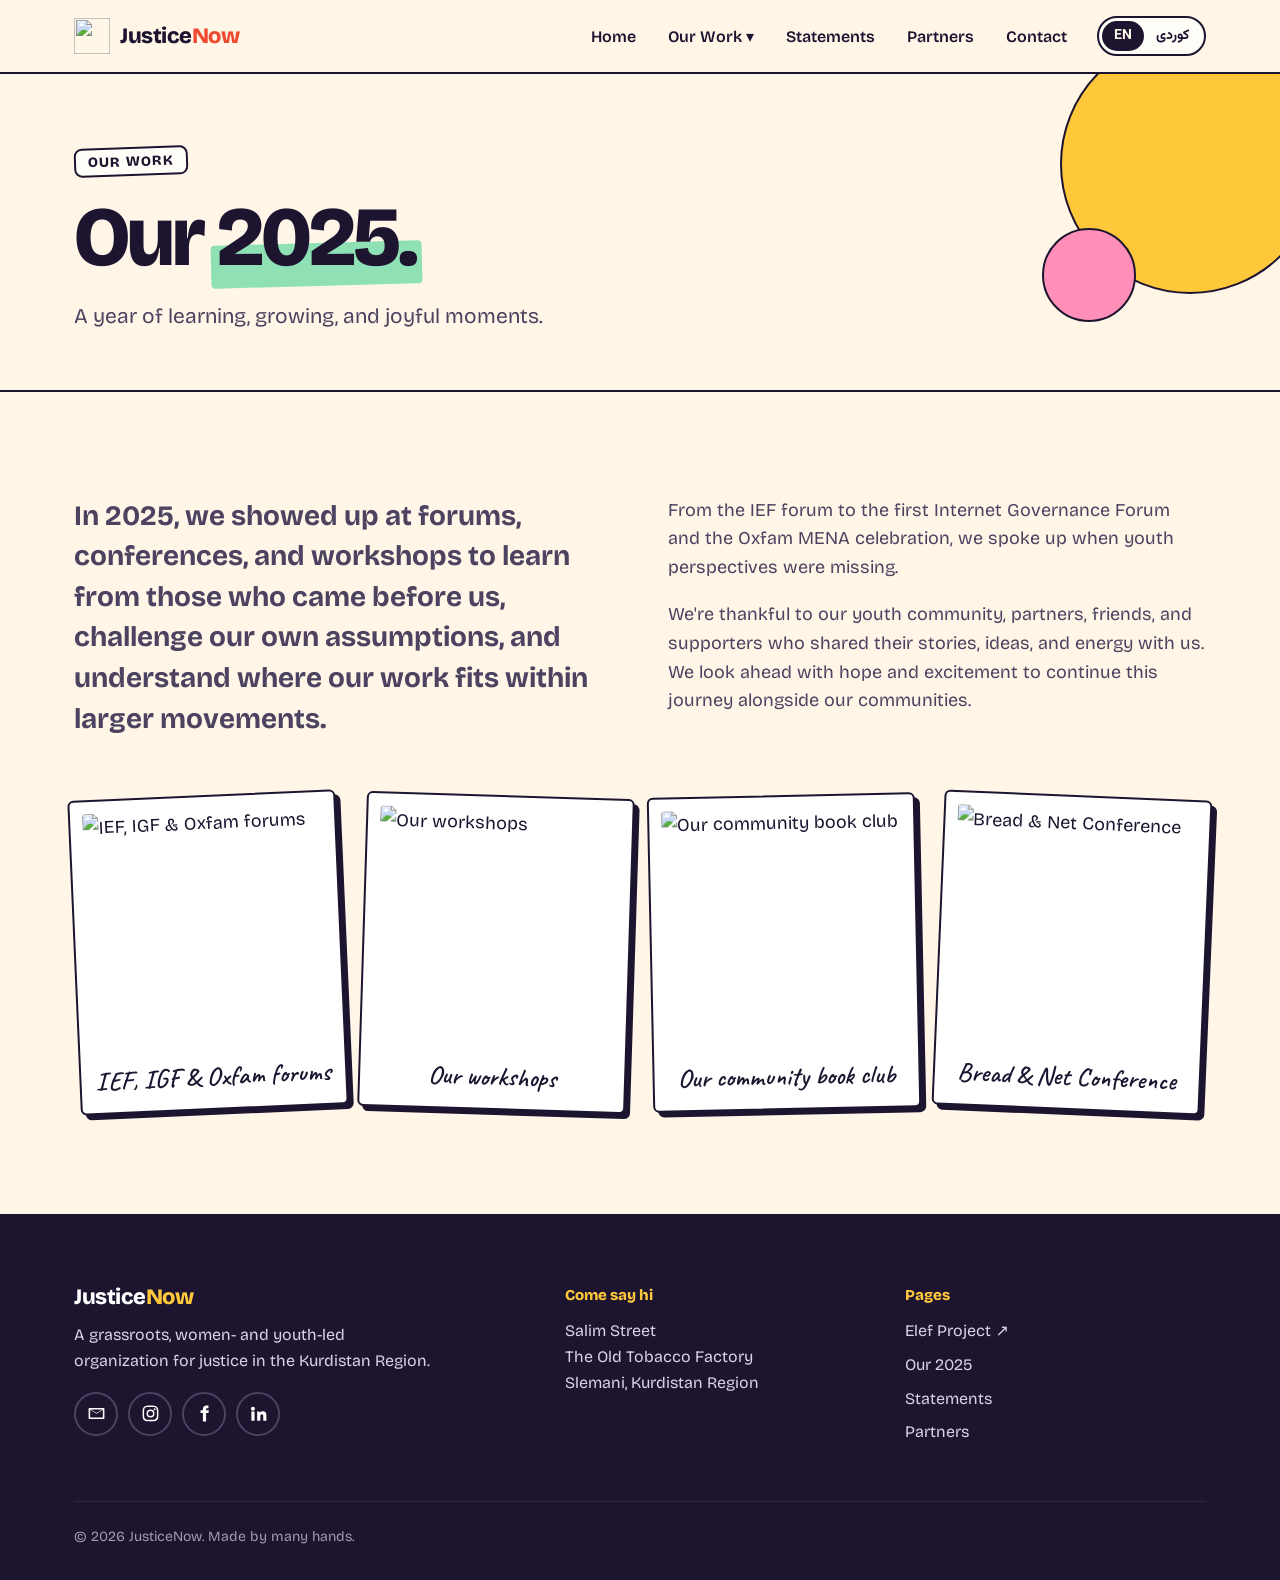
==== 2025.html @ c7a277af "Add files via upload" ====
<!doctype html>
<html lang="en" dir="ltr">
<head>
<meta charset="utf-8">
<meta name="viewport" content="width=device-width, initial-scale=1">
<title>Our 2025 · JusticeNow</title>
<meta name="description" content="JusticeNow in 2025: forums, workshops, a community book club, and the Bread & Net conference.">
<link rel="preconnect" href="https://fonts.googleapis.com">
<link rel="preconnect" href="https://fonts.gstatic.com" crossorigin>
<link href="https://fonts.googleapis.com/css2?family=Bricolage+Grotesque:opsz,wght@12..96,500;12..96,700;12..96,800&family=Caveat:wght@600&family=Vazirmatn:wght@400;500;700;900&display=swap" rel="stylesheet">
<link rel="icon" type="image/png" href="images/favicon.png">
<link rel="apple-touch-icon" href="images/apple-touch-icon.png">
<link rel="stylesheet" href="style.css">
</head>
<body>

<header>
  <div class="wrap nav">
    <a class="logo" href="index.html"><img src="images/logo-icon.png" alt=""><span class="en">Justice<b>Now</b></span><span class="ku">دادپەروەری <b>ئێستا</b></span></a>
    <ul class="menu">
      <li><a href="index.html"><span class="en">Home</span><span class="ku">سەرەکی</span></a></li>
      <li>
        <button><span class="en">Our Work</span><span class="ku">کارەکانمان</span> ▾</button>
        <ul class="sub">
          <li><a href="https://elef.space" target="_blank" rel="noopener"><span class="en">Elef Project ↗</span><span class="ku">پڕۆژەی ئەلف ↗</span></a></li>
          <li><a href="2025.html"><span class="en">Our 2025</span><span class="ku">ساڵی ٢٠٢٥مان</span></a></li>
        </ul>
      </li>
      <li><a href="statements.html"><span class="en">Statements</span><span class="ku">بەیاننامەکان</span></a></li>
      <li><a href="partners.html"><span class="en">Partners</span><span class="ku">هاوبەشەکان</span></a></li>
      <li><a href="#contact"><span class="en">Contact</span><span class="ku">پەیوەندی</span></a></li>
    </ul>
    <button class="lang" aria-label="Switch language / گۆڕینی زمان"><span class="l-en">EN</span><span class="l-ku">کوردی</span></button>
    <button class="burger" aria-label="Menu" aria-expanded="false"><span></span><span></span><span></span></button>
  </div>
</header>

<main id="top">
  <div class="page-hero">
    <span class="dots" aria-hidden="true"></span>
    <div class="wrap">
      <span class="tag"><span class="en">Our work</span><span class="ku">کارەکانمان</span></span>
      <h1 class="en">Our <span class="mark green">2025.</span></h1>
      <h1 class="ku">ساڵی <span class="mark green">٢٠٢٥</span>ـمان.</h1>
      <p class="en">A year of learning, growing, and joyful moments.</p>
      <p class="ku">ساڵێک پڕ لە فێربوون، گەشەکردن و ساتی خۆش.</p>
      
    </div>
  </div>
  <section>
    <div class="wrap">
      <div class="year-intro">
        <p class="big en">In 2025, we showed up at forums, conferences, and workshops to learn from those who came before us, challenge our own assumptions, and understand where our work fits within larger movements.</p>
        <p class="big ku">لە ساڵی ٢٠٢٥دا، لە کۆڕ، کۆنفرانس و وۆرکشۆپەکاندا ئامادە بووین بۆ ئەوەی لەوانەی پێش ئێمە هاتوون فێر ببین، بیرۆکەکانی خۆمان بخەینە ژێر پرسیارەوە، و تێبگەین کارەکەمان لە ناو بزووتنەوە گەورەترەکاندا لە کوێ دایە.</p>
        <div>
          <p class="en">From the IEF forum to the first Internet Governance Forum and the Oxfam MENA celebration, we spoke up when youth perspectives were missing.</p>
          <p class="ku">لە کۆڕی IEFـەوە تا یەکەم کۆڕی حوکمڕانیی ئینتەرنێت و ئاهەنگی ئۆکسفام بۆ ڕۆژهەڵاتی ناوەڕاست و باکووری ئەفریقا، قسەمان کرد کاتێک دیدگای گەنجان ونبوو.</p>
          <p class="en">We're thankful to our youth community, partners, friends, and supporters who shared their stories, ideas, and energy with us. We look ahead with hope and excitement to continue this journey alongside our communities.</p>
          <p class="ku">سوپاسگوزارین بۆ کۆمەڵگای گەنجانمان، هاوبەشەکان، هاوڕێیان و پشتیوانانمان کە چیرۆک، بیرۆکە و وزەی خۆیان لەگەڵ ئێمەدا هاوبەش کرد. بە هیوا و تامەزرۆییەوە چاوەڕێی بەردەوامبوونی ئەم گەشتەین لەگەڵ کۆمەڵگاکانماندا.</p>
        </div>
      </div>
      <div class="gallery">
        <figure class="polaroid"><img src="images/2025-forums.jpg" alt="IEF, IGF & Oxfam forums" loading="lazy"><figcaption><span class="en">IEF, IGF & Oxfam forums</span><span class="ku">کۆڕەکانی IEF، IGF و ئۆکسفام</span></figcaption></figure>
        <figure class="polaroid"><img src="images/2025-workshops.jpg" alt="Our workshops" loading="lazy"><figcaption><span class="en">Our workshops</span><span class="ku">وۆرکشۆپەکانمان</span></figcaption></figure>
        <figure class="polaroid"><img src="images/2025-book-club.jpg" alt="Our community book club" loading="lazy"><figcaption><span class="en">Our community book club</span><span class="ku">کڵۆبی کتێبی کۆمەڵگاکەمان</span></figcaption></figure>
        <figure class="polaroid"><img src="images/2025-bread-and-net.jpg" alt="Bread & Net Conference" loading="lazy"><figcaption><span class="en">Bread & Net Conference</span><span class="ku">کۆنفرانسی Bread & Net</span></figcaption></figure>
      </div>
    </div>
  </section>
</main>

<footer id="contact">
  <div class="wrap">
    <div class="foot">
      <div>
        <a class="logo" href="index.html"><span class="en">Justice<b>Now</b></span><span class="ku">دادپەروەری <b>ئێستا</b></span></a>
        <p class="en" style="margin:0;max-width:360px">A grassroots, women- and youth-led organization for justice in the Kurdistan Region.</p>
        <p class="ku" style="margin:0;max-width:360px">ڕێکخراوێکی بنچینەیی بە سەرکردایەتی ژنان و گەنجان بۆ دادپەروەری لە هەرێمی کوردستان.</p>
        <div class="socials">
          <a href="mailto:contact@justice-now.org" aria-label="Email"><svg viewBox="0 0 24 24"><path d="M3 5h18a1 1 0 0 1 1 1v12a1 1 0 0 1-1 1H3a1 1 0 0 1-1-1V6a1 1 0 0 1 1-1zm9 7.2L4 7.3V17h16V7.3l-8 4.9zM19.3 7H4.7L12 11.5 19.3 7z"/></svg></a>
          <a href="https://www.instagram.com/justicenow__org" aria-label="Instagram"><svg viewBox="0 0 24 24"><path d="M12 7a5 5 0 1 0 0 10 5 5 0 0 0 0-10zm0 8.2a3.2 3.2 0 1 1 0-6.4 3.2 3.2 0 0 1 0 6.4zM17.3 5.5a1.2 1.2 0 1 0 0 2.4 1.2 1.2 0 0 0 0-2.4zM12 2c-2.7 0-3 0-4.1.1C4.3 2.2 2.2 4.3 2.1 7.9 2 9 2 9.3 2 12s0 3 .1 4.1c.1 3.6 2.2 5.7 5.8 5.8 1.1.1 1.4.1 4.1.1s3 0 4.1-.1c3.6-.1 5.7-2.2 5.8-5.8.1-1.1.1-1.4.1-4.1s0-3-.1-4.1c-.1-3.6-2.2-5.7-5.8-5.8C15 2 14.7 2 12 2zm0 1.8c2.7 0 3 0 4 .1 2.6.1 3.9 1.4 4 4 .1 1 .1 1.3.1 4s0 3-.1 4c-.1 2.6-1.4 3.9-4 4-1 .1-1.3.1-4 .1s-3 0-4-.1c-2.6-.1-3.9-1.4-4-4-.1-1-.1-1.3-.1-4s0-3 .1-4c.1-2.6 1.4-3.9 4-4 1-.1 1.3-.1 4-.1z"/></svg></a>
          <a href="https://www.facebook.com/profile.php?id=61585709613822" aria-label="Facebook"><svg viewBox="0 0 24 24"><path d="M14 8V6.5c0-.7.2-1.2 1.3-1.2H17V2.2C16.7 2.1 15.6 2 14.4 2 11.8 2 10 3.6 10 6.4V8H7v3.5h3V22h4V11.5h3l.5-3.5H14z"/></svg></a>
          <a href="https://www.linkedin.com/company/justicenow" aria-label="LinkedIn"><svg viewBox="0 0 24 24"><path d="M4.98 3.5a2.5 2.5 0 1 1 0 5 2.5 2.5 0 0 1 0-5zM3 9.5h4V21H3V9.5zm6.5 0h3.8v1.6h.1c.5-1 1.8-2 3.8-2 4 0 4.8 2.6 4.8 6V21h-4v-5.1c0-1.2 0-2.8-1.7-2.8s-2 1.3-2 2.7V21h-4V9.5z"/></svg></a>
        </div>
      </div>
      <div>
        <h4><span class="en">Come say hi</span><span class="ku">سەردانمان بکە</span></h4>
        <p class="en" style="margin:0">Salim Street<br>The Old Tobacco Factory<br>Slemani, Kurdistan Region</p>
        <p class="ku" style="margin:0">شەقامی سالم<br>کارگەی جگەرەی کۆن<br>سلێمانی، هەرێمی کوردستان</p>
      </div>
      <div>
        <h4><span class="en">Pages</span><span class="ku">پەڕەکان</span></h4>
        <ul>
          <li><a href="https://elef.space" target="_blank" rel="noopener"><span class="en">Elef Project ↗</span><span class="ku">پڕۆژەی ئەلف ↗</span></a></li>
          <li><a href="2025.html"><span class="en">Our 2025</span><span class="ku">ساڵی ٢٠٢٥مان</span></a></li>
          <li><a href="statements.html"><span class="en">Statements</span><span class="ku">بەیاننامەکان</span></a></li>
          <li><a href="partners.html"><span class="en">Partners</span><span class="ku">هاوبەشەکان</span></a></li>
        </ul>
      </div>
    </div>
    <div class="copy"><span class="en">© 2026 JusticeNow. Made by many hands.</span><span class="ku">© ٢٠٢٦ دادپەروەری ئێستا. بە دەستی زۆرەوە دروست کراوە.</span></div>
  </div>
</footer>

<script src="site.js"></script>
</body>
</html>
---- style.css ----
:root {
    --ink: #1d1530;
    --ink-soft: #4b4360;
    --cream: #fff6e8;
    --paper: #fffdf8;
    --coral: #ef4a2f;
    --sun: #ffc83a;
    --green: #1f8a5b;
    --mint: #8fe0b5;
    --violet: #6b3fd1;
    --pink: #ff8fb8;
    --line: #1d1530;
    --max: 1180px;
    --font: "Bricolage Grotesque", system-ui, sans-serif;
  }
  html[lang="ckb"] { --font: Vazirmatn, system-ui, sans-serif; }
  html[lang="en"] .ku, html[lang="ckb"] .en { display: none !important; }

  * { box-sizing: border-box; }
  html { scroll-behavior: smooth; overflow-x: clip; }
  body {
    margin: 0; background: var(--cream); color: var(--ink);
    font: 400 18px/1.6 var(--font);
    overflow-x: clip;
  }
  html[lang="ckb"] body { line-height: 1.85; }
  img { max-width: 100%; display: block; }
  a { color: inherit; }
  .wrap { max-width: var(--max); margin: 0 auto; padding: 0 24px; }
  .hand { font-family: Caveat, cursive; font-weight: 600; }
  html[lang="ckb"] .hand { font-family: Vazirmatn, sans-serif; font-weight: 700; font-size: 20px; }

  /* Marker highlight */
  .mark { position: relative; z-index: 0; }
  .mark::before {
    content: ""; position: absolute; inset: 55% -6px 2% -6px; z-index: -1;
    background: var(--sun); border-radius: 4px; transform: rotate(-1.5deg);
  }
  .mark.pink::before { background: var(--pink); }
  .mark.green::before { background: var(--mint); }

  /* Header */
  header {
    position: sticky; top: 0; z-index: 20; background: var(--cream);
    border-bottom: 2px solid var(--line);
  }
  .nav { display: flex; align-items: center; gap: 16px; height: 72px; }
  .logo {
    display: flex; align-items: center; text-decoration: none;
    font: 800 22px/1 var(--font); letter-spacing: -0.02em; white-space: nowrap;
  }
  header .logo { flex: none; }
  .logo img { width: 36px; height: 36px; object-fit: contain; margin-inline-end: 10px; }
  .logo b { color: var(--coral); font-weight: 800; }
  .menu { display: flex; gap: 4px; list-style: none; margin: 0; margin-inline-start: auto; padding: 0; }
  .menu > li { position: relative; }
  .menu a, .menu button {
    display: block; padding: 8px 14px; border-radius: 99px;
    font: 600 16px var(--font); text-decoration: none;
    background: none; border: 0; color: var(--ink); cursor: pointer;
  }
  .menu a:hover, .menu button:hover { background: var(--sun); }
  .sub {
    display: none; position: absolute; top: 100%; inset-inline-start: 0; min-width: 190px;
    list-style: none; margin: 0; padding: 8px;
    background: var(--paper); border: 2px solid var(--line); border-radius: 16px;
    box-shadow: 4px 4px 0 var(--line);
  }
  .menu li:hover > .sub, .menu li:focus-within > .sub { display: block; }
  .lang {
    flex: none; border: 2px solid var(--line); border-radius: 99px; background: var(--paper);
    padding: 3px; display: flex; cursor: pointer; font: 700 14px Vazirmatn, sans-serif; color: var(--ink);
  }
  .lang span { padding: 4px 12px; border-radius: 99px; }
  html[lang="en"] .lang .l-en, html[lang="ckb"] .lang .l-ku { background: var(--ink); color: var(--cream); }
  .burger { display: none; background: none; border: 0; padding: 8px; cursor: pointer; }
  .burger span { display: block; width: 26px; height: 3px; margin: 5px 0; background: var(--ink); border-radius: 2px; }

  /* Hero */
  .hero { padding: 64px 0 88px; position: relative; }
  .hero-grid { display: grid; grid-template-columns: 1.15fr 1fr; gap: 56px; align-items: center; }
  .kicker {
    display: inline-flex; align-items: center; gap: 10px; padding: 6px 16px 6px 10px;
    border: 2px solid var(--line); border-radius: 99px; background: var(--paper);
    font-weight: 700; font-size: 15px;
  }
  .kicker .dot { width: 12px; height: 12px; border-radius: 50%; background: var(--green); box-shadow: 0 0 0 4px #c6efd9; }
  .hero h1 {
    font: 800 clamp(48px, 7.4vw, 96px)/0.98 var(--font); letter-spacing: -0.035em;
    margin: 24px 0 24px;
  }
  html[lang="ckb"] .hero h1 { letter-spacing: 0; line-height: 1.3; font-weight: 900; font-size: clamp(42px, 6.4vw, 82px); }
  .hero .sub-copy { font-size: clamp(18px, 2vw, 21px); color: var(--ink-soft); max-width: 560px; margin: 0 0 32px; }
  .btns { display: flex; flex-wrap: wrap; gap: 14px; }
  .btn {
    display: inline-flex; align-items: center; gap: 8px; padding: 14px 26px; border-radius: 99px;
    font: 700 17px var(--font); text-decoration: none; border: 2px solid var(--line);
    box-shadow: 4px 4px 0 var(--line); transition: transform .12s, box-shadow .12s;
  }
  .btn:hover { transform: translate(-2px, -2px); box-shadow: 6px 6px 0 var(--line); }
  .btn-coral { background: var(--coral); color: #fff; }
  .btn-light { background: var(--paper); color: var(--ink); }

  .photo-wrap { position: relative; padding: 24px; }
  .photo {
    border: 3px solid var(--line); border-radius: 48% 52% 44% 56% / 52% 44% 56% 48%;
    overflow: hidden; aspect-ratio: 1 / 1.05; transform: rotate(2deg);
    box-shadow: 10px 10px 0 var(--violet);
  }
  .photo img { width: 100%; height: 100%; object-fit: cover; }
  .sticker {
    position: absolute; padding: 10px 18px; border: 2px solid var(--line); border-radius: 99px;
    font: 800 16px var(--font); white-space: nowrap; box-shadow: 3px 3px 0 var(--line);
  }
  .s1 { background: var(--sun); top: 4%; inset-inline-start: -4%; transform: rotate(-8deg); }
  .s2 { background: var(--pink); top: 46%; inset-inline-end: -6%; transform: rotate(7deg); }
  .s3 { background: var(--mint); bottom: 4%; inset-inline-start: 6%; transform: rotate(-4deg); }
  .star {
    position: absolute; width: 74px; height: 74px; top: -6px; inset-inline-end: 8%; z-index: 1;
    animation: spin 14s linear infinite;
  }
  .scribble { font-size: 28px; color: var(--violet); margin-top: 20px; display: inline-block; transform: rotate(-2deg); }

  /* Marquee */
  .marquee {
    background: var(--ink); color: var(--cream); overflow: hidden; white-space: nowrap;
    border-block: 2px solid var(--line); transform: rotate(-1.2deg); margin: 0 -20px;
  }
  .marquee .track { display: inline-flex; padding: 16px 0; animation: scroll 32s linear infinite; }
  .marquee span { font: 800 24px var(--font); padding: 0 22px; }
  .marquee span:nth-child(3n+1)::after { content: "✺"; color: var(--sun); padding-inline-start: 44px; }
  .marquee span:nth-child(3n+2)::after { content: "●"; color: var(--coral); padding-inline-start: 44px; }
  .marquee span:nth-child(3n)::after { content: "✿"; color: var(--pink); padding-inline-start: 44px; }

  /* Sections */
  section { padding: 104px 0; }
  .tag {
    display: inline-block; font: 800 14px var(--font); letter-spacing: 0.08em; text-transform: uppercase;
    padding: 4px 12px; border: 2px solid var(--line); border-radius: 8px; background: var(--paper);
    transform: rotate(-2deg); margin-bottom: 20px;
  }
  html[lang="ckb"] .tag { letter-spacing: 0; }
  h2 { font: 800 clamp(36px, 5vw, 60px)/1.04 var(--font); letter-spacing: -0.03em; margin: 0 0 24px; }
  html[lang="ckb"] h2 { letter-spacing: 0; line-height: 1.4; }

  .who { display: grid; grid-template-columns: 1fr 1fr; gap: 64px; align-items: start; }
  .who .big { font: 700 clamp(22px, 2.5vw, 28px)/1.4 var(--font); margin: 0 0 20px; }
  html[lang="ckb"] .who .big { line-height: 1.7; }
  .who p { margin: 0 0 18px; color: var(--ink-soft); }

  /* Decentralized network */
  .circles { background: var(--violet); color: #fff; border-block: 2px solid var(--line); }
  .circles .wrap { display: grid; grid-template-columns: 1fr 1fr; gap: 56px; align-items: center; }
  .circles .tag { color: var(--ink); background: var(--sun); }
  .circles p { color: #ece6ff; }
  .checks { list-style: none; padding: 0; margin: 28px 0 0; display: grid; gap: 12px; }
  .checks li {
    display: flex; gap: 12px; align-items: center; font-weight: 700; font-size: 19px;
    background: rgba(255, 255, 255, 0.1); border: 2px solid rgba(255, 255, 255, 0.35);
    border-radius: 14px; padding: 12px 16px;
  }
  .checks li::before {
    content: "✓"; flex: none; width: 28px; height: 28px; border-radius: 50%; display: grid; place-items: center;
    background: var(--sun); color: var(--ink); font-weight: 900;
  }
  .net { width: 100%; height: auto; overflow: visible; }
  .net line { stroke: #fff; stroke-width: 2; stroke-dasharray: 6 6; opacity: 0.55; }
  .net .n { stroke: var(--ink); stroke-width: 3; animation: bob 5s ease-in-out infinite; transform-box: fill-box; transform-origin: center; }
  .net .n:nth-of-type(2n) { animation-delay: -1.5s; }
  .net .n:nth-of-type(3n) { animation-delay: -3s; }
  .net text { font: 700 15px var(--font); fill: var(--ink); text-anchor: middle; pointer-events: none; }

  /* Values */
  .values { display: grid; grid-template-columns: repeat(4, 1fr); gap: 20px; margin-top: 48px; }
  .card {
    border: 2px solid var(--line); border-radius: 22px; padding: 28px 24px 30px;
    box-shadow: 5px 5px 0 var(--line); transition: transform .15s;
  }
  .card:hover { transform: rotate(0deg) translateY(-4px) !important; }
  .card:nth-child(1) { background: var(--sun); transform: rotate(-1.5deg); }
  .card:nth-child(2) { background: var(--pink); transform: rotate(1.2deg); }
  .card:nth-child(3) { background: var(--mint); transform: rotate(-0.8deg); }
  .card:nth-child(4) { background: var(--paper); transform: rotate(1.6deg); }
  .card .icon { font-size: 40px; line-height: 1; }
  .card h3 { font: 800 24px/1.2 var(--font); margin: 16px 0 10px; }
  .card p { margin: 0; font-size: 16px; color: var(--ink); }

  /* Explore */
  .explore-sec { background: var(--paper); border-block: 2px solid var(--line); }
  .explore { display: grid; grid-template-columns: repeat(3, 1fr); gap: 20px; margin-top: 40px; }
  .tile {
    display: flex; flex-direction: column; justify-content: space-between; min-height: 220px;
    padding: 28px; border: 2px solid var(--line); border-radius: 22px; text-decoration: none;
    background: var(--cream); transition: background .15s, transform .15s;
  }
  .tile:hover { background: var(--sun); transform: translateY(-4px); }
  .tile h3 { font: 800 28px/1.2 var(--font); margin: 0 0 10px; }
  .tile p { margin: 0; color: var(--ink-soft); font-size: 16px; }
  .tile .go {
    align-self: flex-end; width: 52px; height: 52px; border-radius: 50%; display: grid; place-items: center;
    background: var(--ink); color: var(--cream); font-size: 24px; margin-top: 20px;
  }
  html[dir="rtl"] .tile .go { transform: scaleX(-1); }

  /* CTA */
  .cta {
    position: relative; background: var(--coral); color: #fff; border: 2px solid var(--line);
    border-radius: 32px; padding: 72px 48px; text-align: center; box-shadow: 8px 8px 0 var(--line);
    overflow: hidden;
  }
  .cta h2 { color: #fff; }
  .cta p { max-width: 640px; margin: 0 auto 32px; font-size: 20px; color: #fff3ef; }
  .cta .blob { position: absolute; border-radius: 50%; }
  .cta .b1 { width: 160px; height: 160px; background: var(--sun); top: -60px; inset-inline-start: -40px; }
  .cta .b2 { width: 110px; height: 110px; background: var(--pink); bottom: -40px; inset-inline-end: 8%; }
  .cta .b3 { width: 40px; height: 40px; background: var(--violet); top: 30%; inset-inline-end: 6%; }
  .cta > *:not(.blob) { position: relative; }

  /* Footer */
  footer { background: var(--ink); color: #d9d3ea; padding: 72px 0 32px; font-size: 16px; }
  .foot { display: grid; grid-template-columns: 1.5fr 1fr 1fr; gap: 40px; }
  footer .logo { color: #fff; margin-bottom: 14px; }
  footer .logo b { color: var(--sun); }
  footer h4 { color: var(--sun); font: 800 15px var(--font); margin: 0 0 14px; }
  footer ul { list-style: none; margin: 0; padding: 0; }
  footer li { margin-bottom: 8px; }
  footer a { text-decoration: none; }
  footer a:hover { color: #fff; text-decoration: underline; }
  .socials { display: flex; gap: 10px; margin-top: 18px; }
  .socials a {
    width: 44px; height: 44px; display: grid; place-items: center; border-radius: 50%;
    border: 2px solid #4b4360; transition: background .15s;
  }
  .socials a:hover { background: var(--coral); border-color: var(--coral); }
  .socials svg { width: 19px; height: 19px; fill: #fff; }
  .copy { border-top: 1px solid #3a3150; margin-top: 48px; padding-top: 24px; font-size: 14px; opacity: 0.7; }

  @keyframes scroll { to { transform: translateX(-50%); } }
  html[dir="rtl"] .marquee .track { animation-name: scroll-rtl; }
  @keyframes scroll-rtl { to { transform: translateX(50%); } }
  @keyframes spin { to { transform: rotate(360deg); } }
  @keyframes bob { 50% { transform: translateY(-8px); } }
  @media (prefers-reduced-motion: reduce) {
    *, *::before, *::after { animation: none !important; transition: none !important; }
  }

  /* Tablet + phone */
  @media (max-width: 980px) {
    .values { grid-template-columns: 1fr 1fr; }
  }
  @media (max-width: 860px) {
    .burger { display: block; }
    .lang { margin-inline-start: auto; }
    .menu {
      display: none; position: absolute; top: 72px; left: 0; right: 0; flex-direction: column;
      background: var(--cream); border-bottom: 2px solid var(--line); padding: 12px 16px 20px; margin: 0;
    }
    .menu.open { display: flex; }
    .sub { display: block; position: static; border: 0; box-shadow: none; background: none; padding: 0; padding-inline-start: 14px; }
    .hero { padding: 40px 0 56px; }
    .hero-grid, .who, .circles .wrap, .explore, .foot { grid-template-columns: 1fr; gap: 32px; }
    .photo-wrap { max-width: 420px; margin: 0 auto; width: 100%; }
    section { padding: 72px 0; }
    .cta { padding: 56px 22px; }
    .wrap { padding: 0 16px; }
    .sticker { font-size: 14px; padding: 8px 14px; }
    .s1 { inset-inline-start: 0; }
    .s2 { inset-inline-end: 0; }
  }
  @media (max-width: 520px) {
    .values { grid-template-columns: 1fr; }
    .marquee span { font-size: 19px; }
    .logo { font-size: 19px; }
  }

  /* ---------- Inner pages ---------- */
  .page-hero { padding: 72px 0 56px; border-bottom: 2px solid var(--line); position: relative; overflow: hidden; isolation: isolate; }
  .page-hero h1 { font: 800 clamp(44px, 7vw, 84px)/1 var(--font); letter-spacing: -0.035em; margin: 0 0 20px; }
  html[lang="ckb"] .page-hero h1 { letter-spacing: 0; line-height: 1.3; }
  .page-hero p { font-size: clamp(18px, 2vw, 21px); color: var(--ink-soft); max-width: 680px; margin: 0; }
  .page-hero .dots { position: absolute; inset-inline-end: -40px; top: -40px; width: 260px; height: 260px; border-radius: 50%; background: var(--sun); border: 2px solid var(--line); z-index: -1; }
  .page-hero .dots::after { content: ""; position: absolute; width: 90px; height: 90px; border-radius: 50%; background: var(--pink); border: 2px solid var(--line); bottom: -30px; inset-inline-start: -20px; }
  .note {
    display: inline-block; margin-top: 20px; padding: 8px 14px; border-radius: 12px;
    background: var(--paper); border: 2px dashed var(--ink-soft); font-size: 15px;
  }

  /* Statements */
  .statements { display: grid; gap: 20px; }
  .stmt { border: 2px solid var(--line); border-radius: 22px; background: var(--paper); box-shadow: 5px 5px 0 var(--line); overflow: hidden; }
  .stmt summary {
    list-style: none; cursor: pointer; padding: 26px 28px; display: grid; grid-template-columns: 1fr auto; gap: 16px; align-items: center;
  }
  .stmt summary::-webkit-details-marker { display: none; }
  .stmt summary:hover { background: var(--cream); }
  .stmt .meta { display: flex; flex-wrap: wrap; gap: 8px; margin-bottom: 10px; }
  .chip { font: 700 13px var(--font); padding: 3px 10px; border-radius: 99px; border: 2px solid var(--line); }
  .chip.digital { background: var(--mint); }
  .chip.solidarity { background: var(--pink); }
  .chip.accountability { background: var(--sun); }
  .chip.date { background: var(--paper); }
  .stmt h2 { font: 800 clamp(22px, 2.6vw, 30px)/1.2 var(--font); letter-spacing: -0.015em; margin: 0; }
  .stmt .toggle {
    width: 48px; height: 48px; border-radius: 50%; display: grid; place-items: center; flex: none;
    background: var(--ink); color: var(--cream); font-size: 26px; font-weight: 700; transition: transform .2s;
  }
  .stmt[open] .toggle { transform: rotate(45deg); background: var(--coral); }
  .stmt .body { padding: 4px 28px 32px; border-top: 2px dashed var(--line); max-width: 820px; }
  .stmt .body p, .stmt .body li { color: var(--ink-soft); font-size: 17px; }
  .stmt .body h3 { font: 800 21px var(--font); margin: 28px 0 8px; color: var(--ink); }
  .stmt .body a { color: var(--violet); font-weight: 600; }
  .stmt .body blockquote {
    margin: 20px 0; padding: 16px 20px; border-inline-start: 6px solid var(--coral); background: var(--cream);
    border-radius: 0 12px 12px 0; font-weight: 700; color: var(--ink);
  }
  .stmt .body .shout { font-weight: 800; color: var(--ink); font-size: 19px; }
  .stmt .body ol, .stmt .body ul { padding-inline-start: 22px; }
  .stmt .body li { margin-bottom: 8px; }
  .soon { font-style: italic; color: var(--ink-soft); }
  .stmt .body [lang="en"] { direction: ltr; text-align: left; }

  /* Partners */
  .partners { display: grid; grid-template-columns: repeat(2, 1fr); gap: 24px; }
  .partner {
    display: grid; grid-template-columns: 140px 1fr; gap: 24px; align-items: center;
    border: 2px solid var(--line); border-radius: 22px; padding: 24px; background: var(--paper);
    box-shadow: 5px 5px 0 var(--line);
  }
  .partner:nth-child(5n+1) { transform: rotate(-0.6deg); }
  .partner:nth-child(5n+3) { transform: rotate(0.6deg); }
  .partner .logo-box {
    aspect-ratio: 1; border-radius: 18px; border: 2px solid var(--line); background: #fff;
    display: grid; place-items: center; padding: 14px; overflow: hidden;
  }
  .partner .logo-box img { max-height: 100%; object-fit: contain; }
  .partner h3 { font: 800 24px/1.2 var(--font); margin: 0 0 8px; }
  .partner p { margin: 0; color: var(--ink-soft); font-size: 16px; }
  .partner .chip { display: inline-block; margin-bottom: 10px; }
  .help {
    margin-top: 56px; background: var(--mint); border: 2px solid var(--line); border-radius: 24px; padding: 36px;
    display: grid; grid-template-columns: 1fr auto; gap: 24px; align-items: center; box-shadow: 6px 6px 0 var(--line);
  }
  .help h3 { font: 800 28px/1.2 var(--font); margin: 0 0 8px; }
  .help p { margin: 0; }

  /* 2025 */
  .year-intro { display: grid; grid-template-columns: 1fr 1fr; gap: 56px; }
  .year-intro .big { font: 700 clamp(22px, 2.5vw, 28px)/1.45 var(--font); margin: 0; }
  html[lang="ckb"] .year-intro .big { line-height: 1.75; }
  .year-intro p { color: var(--ink-soft); margin: 0 0 18px; }
  .gallery { display: grid; grid-template-columns: repeat(4, 1fr); gap: 20px; margin-top: 56px; }
  .polaroid {
    margin: 0; background: #fff; border: 2px solid var(--line); padding: 12px 12px 16px; border-radius: 6px;
    box-shadow: 5px 5px 0 var(--line);
  }
  .polaroid:nth-child(1) { transform: rotate(-2.5deg); }
  .polaroid:nth-child(2) { transform: rotate(1.8deg); }
  .polaroid:nth-child(3) { transform: rotate(-1.2deg); }
  .polaroid:nth-child(4) { transform: rotate(2.4deg); }
  .polaroid img { aspect-ratio: 1; object-fit: cover; width: 100%; border-radius: 3px; }
  .polaroid figcaption { font: 600 26px/1.2 Caveat, cursive; text-align: center; margin-top: 12px; }
  html[lang="ckb"] .polaroid figcaption { font: 700 17px/1.5 Vazirmatn, sans-serif; }

  @media (max-width: 980px) {
    .gallery { grid-template-columns: 1fr 1fr; }
    .partners { grid-template-columns: 1fr; }
  }
  @media (max-width: 860px) {
    .year-intro, .help { grid-template-columns: 1fr; gap: 24px; }
    .page-hero { padding: 48px 0 40px; }
    .page-hero .dots { width: 130px; height: 130px; top: -70px; inset-inline-end: -50px; }
    .page-hero .dots::after { width: 50px; height: 50px; bottom: -20px; }
    .stmt summary { padding: 20px; }
    .stmt .body { padding: 4px 20px 24px; }
    .help { padding: 26px 22px; }
  }
  @media (max-width: 520px) {
    .partner { grid-template-columns: 1fr; }
    .partner .logo-box { width: 120px; }
    .gallery { gap: 16px; }
    .polaroid figcaption { font-size: 21px; }
  }
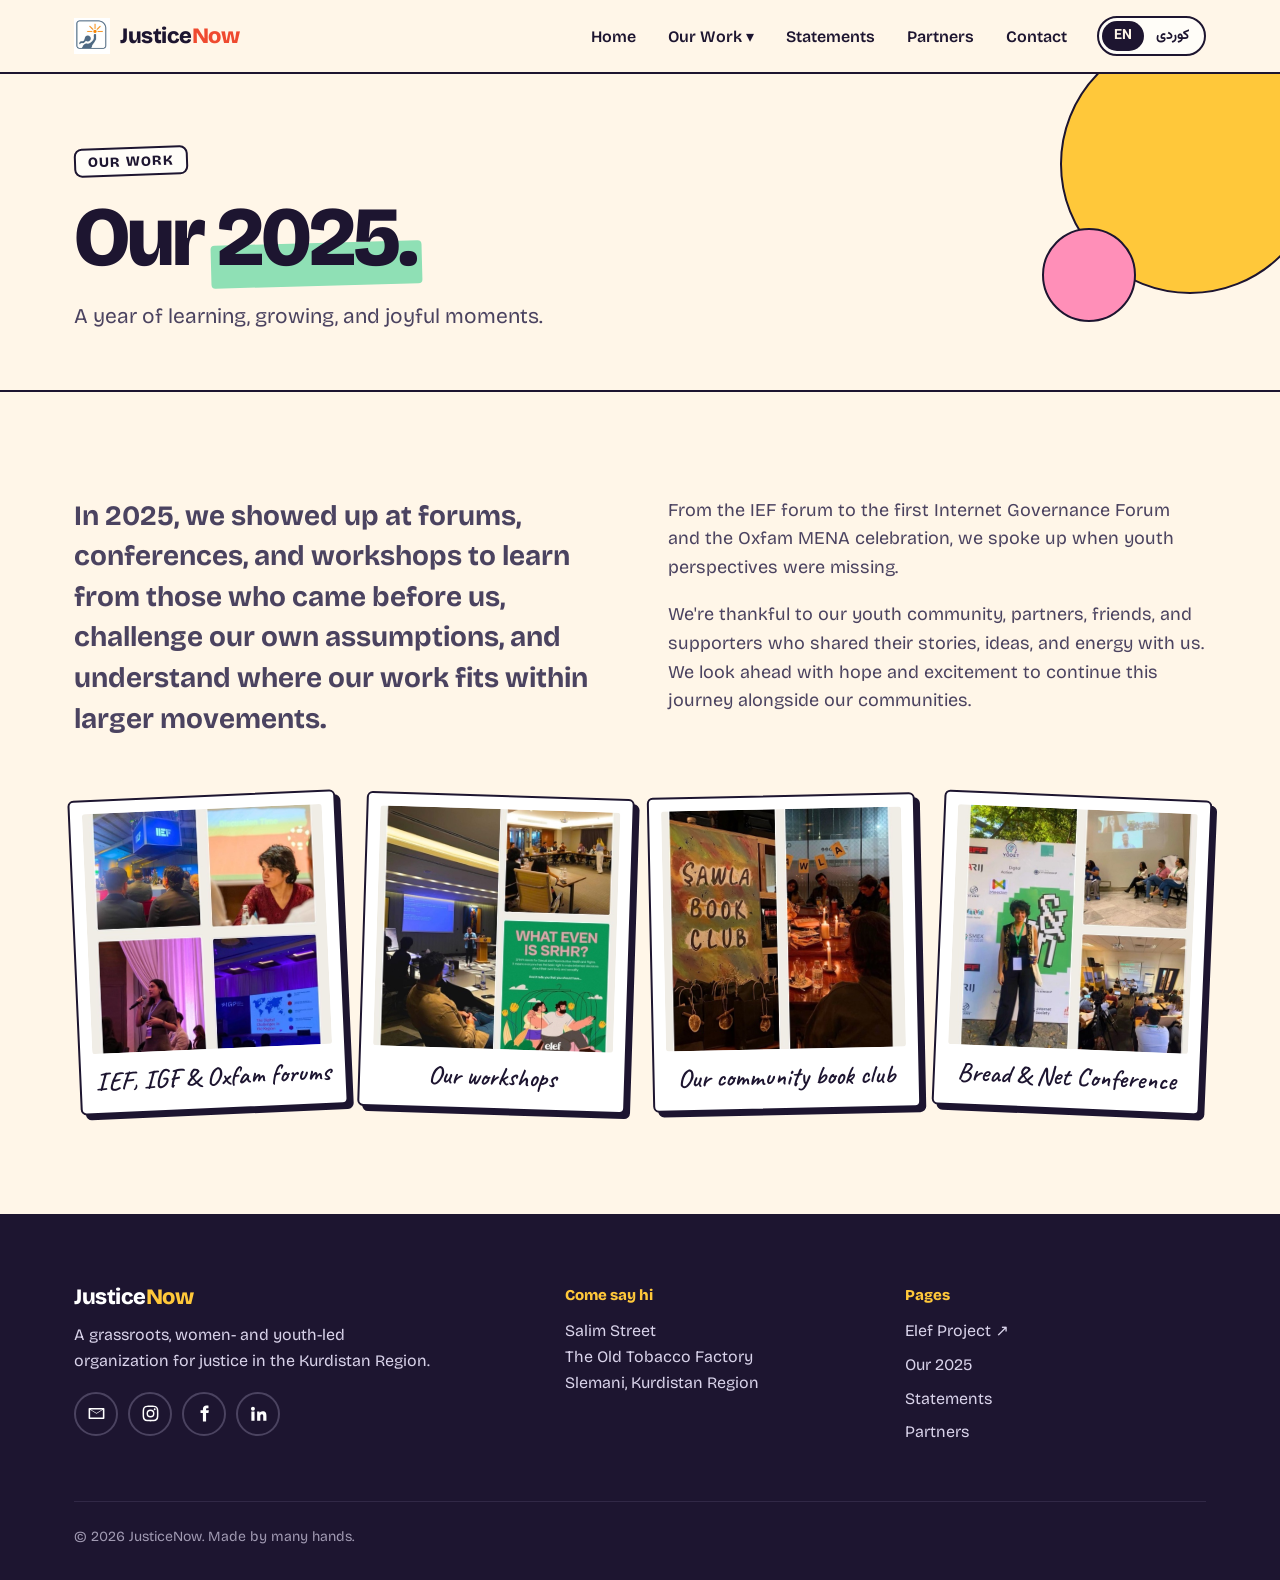
==== commit a064e1d4: "Add files via upload" ====
--- a/2025.html
+++ b/2025.html
@@ -8,15 +8,15 @@
 <link rel="preconnect" href="https://fonts.googleapis.com">
 <link rel="preconnect" href="https://fonts.gstatic.com" crossorigin>
 <link href="https://fonts.googleapis.com/css2?family=Bricolage+Grotesque:opsz,wght@12..96,500;12..96,700;12..96,800&family=Caveat:wght@600&family=Vazirmatn:wght@400;500;700;900&display=swap" rel="stylesheet">
-<link rel="icon" type="image/png" href="images/favicon.png">
-<link rel="apple-touch-icon" href="images/apple-touch-icon.png">
+<link rel="icon" type="image/png" href="favicon.png">
+<link rel="apple-touch-icon" href="apple-touch-icon.png">
 <link rel="stylesheet" href="style.css">
 </head>
 <body>
 
 <header>
   <div class="wrap nav">
-    <a class="logo" href="index.html"><img src="images/logo-icon.png" alt=""><span class="en">Justice<b>Now</b></span><span class="ku">دادپەروەری <b>ئێستا</b></span></a>
+    <a class="logo" href="index.html"><img src="logo-icon.png" alt=""><span class="en">Justice<b>Now</b></span><span class="ku">دادپەروەری <b>ئێستا</b></span></a>
     <ul class="menu">
       <li><a href="index.html"><span class="en">Home</span><span class="ku">سەرەکی</span></a></li>
       <li>
@@ -60,10 +60,10 @@
         </div>
       </div>
       <div class="gallery">
-        <figure class="polaroid"><img src="images/2025-forums.jpg" alt="IEF, IGF & Oxfam forums" loading="lazy"><figcaption><span class="en">IEF, IGF & Oxfam forums</span><span class="ku">کۆڕەکانی IEF، IGF و ئۆکسفام</span></figcaption></figure>
-        <figure class="polaroid"><img src="images/2025-workshops.jpg" alt="Our workshops" loading="lazy"><figcaption><span class="en">Our workshops</span><span class="ku">وۆرکشۆپەکانمان</span></figcaption></figure>
-        <figure class="polaroid"><img src="images/2025-book-club.jpg" alt="Our community book club" loading="lazy"><figcaption><span class="en">Our community book club</span><span class="ku">کڵۆبی کتێبی کۆمەڵگاکەمان</span></figcaption></figure>
-        <figure class="polaroid"><img src="images/2025-bread-and-net.jpg" alt="Bread & Net Conference" loading="lazy"><figcaption><span class="en">Bread & Net Conference</span><span class="ku">کۆنفرانسی Bread & Net</span></figcaption></figure>
+        <figure class="polaroid"><img src="2025-forums.jpg" alt="IEF, IGF & Oxfam forums" loading="lazy"><figcaption><span class="en">IEF, IGF & Oxfam forums</span><span class="ku">کۆڕەکانی IEF، IGF و ئۆکسفام</span></figcaption></figure>
+        <figure class="polaroid"><img src="2025-workshops.jpg" alt="Our workshops" loading="lazy"><figcaption><span class="en">Our workshops</span><span class="ku">وۆرکشۆپەکانمان</span></figcaption></figure>
+        <figure class="polaroid"><img src="2025-book-club.jpg" alt="Our community book club" loading="lazy"><figcaption><span class="en">Our community book club</span><span class="ku">کڵۆبی کتێبی کۆمەڵگاکەمان</span></figcaption></figure>
+        <figure class="polaroid"><img src="2025-bread-and-net.jpg" alt="Bread & Net Conference" loading="lazy"><figcaption><span class="en">Bread & Net Conference</span><span class="ku">کۆنفرانسی Bread & Net</span></figcaption></figure>
       </div>
     </div>
   </section>
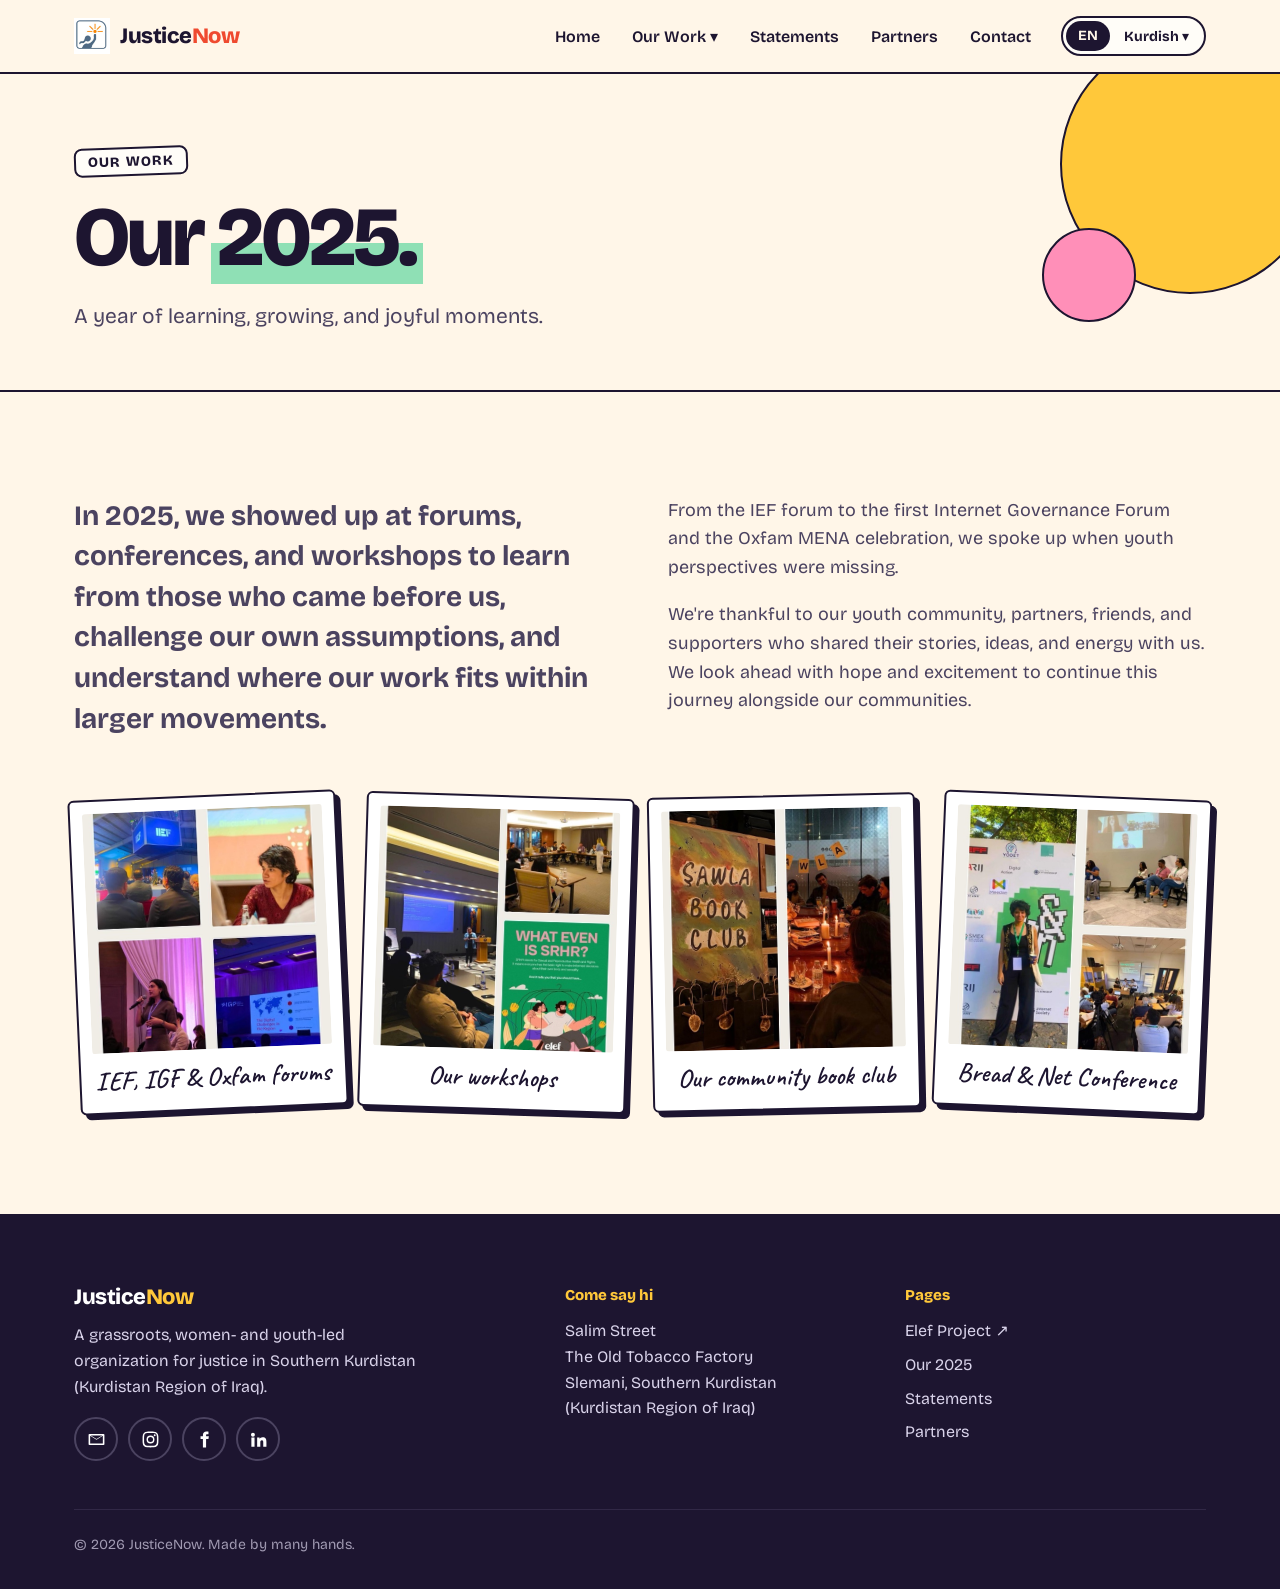
==== commit fa88e3e6: "Add Kurdish dropdown (Central + Northern Kurdish), translate statements, update wording - Language s" ====
--- a/2025.html
+++ b/2025.html
@@ -16,21 +16,21 @@
 
 <header>
   <div class="wrap nav">
-    <a class="logo" href="index.html"><img src="logo-icon.png" alt=""><span class="en">Justice<b>Now</b></span><span class="ku">دادپەروەری <b>ئێستا</b></span></a>
+    <a class="logo" href="index.html"><img src="logo-icon.png" alt=""><span class="en">Justice<b>Now</b></span><span class="ku">دادپەروەری <b>ئێستا</b></span><span class="kmr">Justice<b>Now</b></span></a>
     <ul class="menu">
-      <li><a href="index.html"><span class="en">Home</span><span class="ku">سەرەکی</span></a></li>
+      <li><a href="index.html"><span class="en">Home</span><span class="ku">سەرەتا</span><span class="kmr">Destpêk</span></a></li>
       <li>
-        <button><span class="en">Our Work</span><span class="ku">کارەکانمان</span> ▾</button>
+        <button><span class="en">Our Work</span><span class="ku">کارەکانمان</span><span class="kmr">Karên me</span> ▾</button>
         <ul class="sub">
-          <li><a href="https://elef.space" target="_blank" rel="noopener"><span class="en">Elef Project ↗</span><span class="ku">پڕۆژەی ئەلف ↗</span></a></li>
-          <li><a href="2025.html"><span class="en">Our 2025</span><span class="ku">ساڵی ٢٠٢٥مان</span></a></li>
+          <li><a href="https://elef.space" target="_blank" rel="noopener"><span class="en">Elef Project ↗</span><span class="ku">پڕۆژەی ئەلف ↗</span><span class="kmr">Projeya Elef ↗</span></a></li>
+          <li><a href="2025.html"><span class="en">Our 2025</span><span class="ku">ساڵی ٢٠٢٥</span><span class="kmr">Sala 2025an</span></a></li>
         </ul>
       </li>
-      <li><a href="statements.html"><span class="en">Statements</span><span class="ku">بەیاننامەکان</span></a></li>
-      <li><a href="partners.html"><span class="en">Partners</span><span class="ku">هاوبەشەکان</span></a></li>
-      <li><a href="#contact"><span class="en">Contact</span><span class="ku">پەیوەندی</span></a></li>
+      <li><a href="statements.html"><span class="en">Statements</span><span class="ku">بەیاننامەکان</span><span class="kmr">Daxuyanî</span></a></li>
+      <li><a href="partners.html"><span class="en">Partners</span><span class="ku">هاوبەشەکان</span><span class="kmr">Hevkar</span></a></li>
+      <li><a href="#contact"><span class="en">Contact</span><span class="ku">پەیوەندی</span><span class="kmr">Têkilî</span></a></li>
     </ul>
-    <button class="lang" aria-label="Switch language / گۆڕینی زمان"><span class="l-en">EN</span><span class="l-ku">کوردی</span></button>
+    <div class="lang" role="group" aria-label="Language / زمان / Ziman"><button type="button" data-lang="en" lang="en">EN</button><div class="lang-ku"><button type="button" class="lang-toggle" aria-haspopup="true" aria-expanded="false"><span class="lt-label">Kurdish</span> <span aria-hidden="true">▾</span></button><ul class="lang-menu" role="menu"><li role="none"><button type="button" role="menuitemradio" data-lang="ckb"><span class="lm-name">Central Kurdish</span><span class="lm-native" lang="ckb">سۆرانی</span></button></li><li role="none"><button type="button" role="menuitemradio" data-lang="kmr"><span class="lm-name">Northern Kurdish</span><span class="lm-native" lang="kmr">Kurmancî</span></button></li></ul></div></div>
     <button class="burger" aria-label="Menu" aria-expanded="false"><span></span><span></span><span></span></button>
   </div>
 </header>
@@ -39,11 +39,11 @@
   <div class="page-hero">
     <span class="dots" aria-hidden="true"></span>
     <div class="wrap">
-      <span class="tag"><span class="en">Our work</span><span class="ku">کارەکانمان</span></span>
+      <span class="tag"><span class="en">Our work</span><span class="ku">کارەکانمان</span><span class="kmr">Karên me</span></span>
       <h1 class="en">Our <span class="mark green">2025.</span></h1>
-      <h1 class="ku">ساڵی <span class="mark green">٢٠٢٥</span>ـمان.</h1>
+      <h1 class="ku">ساڵی <span class="mark green">٢٠٢٥</span>ـمان.</h1><h1 class="kmr">Sala me ya <span class="mark green">2025.</span></h1>
       <p class="en">A year of learning, growing, and joyful moments.</p>
-      <p class="ku">ساڵێک پڕ لە فێربوون، گەشەکردن و ساتی خۆش.</p>
+      <p class="ku">ساڵێک پڕ لە فێربوون، گەشەکردن و ساتی خۆش.</p><p class="kmr">Salek tijî fêrbûn, geşbûn û demên xweş.</p>
       
     </div>
   </div>
@@ -51,19 +51,19 @@
     <div class="wrap">
       <div class="year-intro">
         <p class="big en">In 2025, we showed up at forums, conferences, and workshops to learn from those who came before us, challenge our own assumptions, and understand where our work fits within larger movements.</p>
-        <p class="big ku">لە ساڵی ٢٠٢٥دا، لە کۆڕ، کۆنفرانس و وۆرکشۆپەکاندا ئامادە بووین بۆ ئەوەی لەوانەی پێش ئێمە هاتوون فێر ببین، بیرۆکەکانی خۆمان بخەینە ژێر پرسیارەوە، و تێبگەین کارەکەمان لە ناو بزووتنەوە گەورەترەکاندا لە کوێ دایە.</p>
+        <p class="big ku">لە ساڵی ٢٠٢٥دا بەشداریمان لە کۆڕ و کۆنفرانس و وۆرکشۆپەکاندا کرد، بۆ ئەوەی لەو کەسانە فێر ببین کە پێش ئێمە ئەم ڕێگایەیان گرتووەتەبەر، بۆچوونەکانی خۆمان بخەینە بەر پرسیار، و تێبگەین کارەکەمان لە ناو بزووتنەوە گەورەترەکاندا لە کوێ جێی دەبێتەوە.</p><p class="big kmr">Di sala 2025an de em beşdarî forum, konferans û atolyeyan bûn, da ku ji wan kesên ku berî me ev rê girtine fêr bibin, ramanên xwe bixin ber pirsê û fam bikin ka xebata me di nav tevgerên mezintir de li ku cih digire.</p>
         <div>
           <p class="en">From the IEF forum to the first Internet Governance Forum and the Oxfam MENA celebration, we spoke up when youth perspectives were missing.</p>
-          <p class="ku">لە کۆڕی IEFـەوە تا یەکەم کۆڕی حوکمڕانیی ئینتەرنێت و ئاهەنگی ئۆکسفام بۆ ڕۆژهەڵاتی ناوەڕاست و باکووری ئەفریقا، قسەمان کرد کاتێک دیدگای گەنجان ونبوو.</p>
+          <p class="ku">لە کۆڕی IEFـەوە تا یەکەمین کۆڕی حوکمڕانیی ئینتەرنێت و ئاهەنگی ئۆکسفام بۆ ڕۆژهەڵاتی ناوەڕاست و باکووری ئەفریقا، لەو شوێنانەی دەنگی گەنجان ون بوو، ئێمە قسەمان کرد.</p><p class="kmr">Ji foruma IEF heta yekemîn Foruma Rêveberiya Înternetê û pîrozbahiya Oxfam MENA, li cihên ku dengê ciwanan kêm bû, em axivîn.</p>
           <p class="en">We're thankful to our youth community, partners, friends, and supporters who shared their stories, ideas, and energy with us. We look ahead with hope and excitement to continue this journey alongside our communities.</p>
-          <p class="ku">سوپاسگوزارین بۆ کۆمەڵگای گەنجانمان، هاوبەشەکان، هاوڕێیان و پشتیوانانمان کە چیرۆک، بیرۆکە و وزەی خۆیان لەگەڵ ئێمەدا هاوبەش کرد. بە هیوا و تامەزرۆییەوە چاوەڕێی بەردەوامبوونی ئەم گەشتەین لەگەڵ کۆمەڵگاکانماندا.</p>
+          <p class="ku">سوپاسی کۆمەڵگای گەنجانمان، هاوبەشەکانمان، هاوڕێکانمان و پشتیوانانمان دەکەین کە چیرۆک و بیرۆکە و وزەی خۆیان لەگەڵ ئێمە هاوبەش کرد. بە هیوا و تامەزرۆییەوە چاوەڕێی بەردەوامبوونی ئەم گەشتەین لەگەڵ کۆمەڵگاکانمان.</p><p class="kmr">Em spasiya civaka xwe ya ciwanan, hevkar, heval û piştgirên xwe dikin ku çîrok, raman û enerjiya xwe bi me re parve kirin. Em bi hêvî û kelecan li benda berdewamkirina vê rêwîtiyê ne, li gel civakên xwe.</p>
         </div>
       </div>
       <div class="gallery">
-        <figure class="polaroid"><img src="2025-forums.jpg" alt="IEF, IGF & Oxfam forums" loading="lazy"><figcaption><span class="en">IEF, IGF & Oxfam forums</span><span class="ku">کۆڕەکانی IEF، IGF و ئۆکسفام</span></figcaption></figure>
-        <figure class="polaroid"><img src="2025-workshops.jpg" alt="Our workshops" loading="lazy"><figcaption><span class="en">Our workshops</span><span class="ku">وۆرکشۆپەکانمان</span></figcaption></figure>
-        <figure class="polaroid"><img src="2025-book-club.jpg" alt="Our community book club" loading="lazy"><figcaption><span class="en">Our community book club</span><span class="ku">کڵۆبی کتێبی کۆمەڵگاکەمان</span></figcaption></figure>
-        <figure class="polaroid"><img src="2025-bread-and-net.jpg" alt="Bread & Net Conference" loading="lazy"><figcaption><span class="en">Bread & Net Conference</span><span class="ku">کۆنفرانسی Bread & Net</span></figcaption></figure>
+        <figure class="polaroid"><img src="2025-forums.jpg" alt="IEF, IGF & Oxfam forums" loading="lazy"><figcaption><span class="en">IEF, IGF & Oxfam forums</span><span class="ku">کۆڕەکانی IEF، IGF و ئۆکسفام</span><span class="kmr">Forumên IEF, IGF û Oxfam</span></figcaption></figure>
+        <figure class="polaroid"><img src="2025-workshops.jpg" alt="Our workshops" loading="lazy"><figcaption><span class="en">Our workshops</span><span class="ku">وۆرکشۆپەکانمان</span><span class="kmr">Atolyeyên me</span></figcaption></figure>
+        <figure class="polaroid"><img src="2025-book-club.jpg" alt="Our community book club" loading="lazy"><figcaption><span class="en">Our community book club</span><span class="ku">کۆڕی کتێبخوێنیی کۆمەڵگاکەمان</span><span class="kmr">Klûba pirtûkan a civaka me</span></figcaption></figure>
+        <figure class="polaroid"><img src="2025-bread-and-net.jpg" alt="Bread & Net Conference" loading="lazy"><figcaption><span class="en">Bread & Net Conference</span><span class="ku">کۆنفرانسی Bread & Net</span><span class="kmr">Konferansa Bread & Net</span></figcaption></figure>
       </div>
     </div>
   </section>
@@ -73,9 +73,9 @@
   <div class="wrap">
     <div class="foot">
       <div>
-        <a class="logo" href="index.html"><span class="en">Justice<b>Now</b></span><span class="ku">دادپەروەری <b>ئێستا</b></span></a>
-        <p class="en" style="margin:0;max-width:360px">A grassroots, women- and youth-led organization for justice in the Kurdistan Region.</p>
-        <p class="ku" style="margin:0;max-width:360px">ڕێکخراوێکی بنچینەیی بە سەرکردایەتی ژنان و گەنجان بۆ دادپەروەری لە هەرێمی کوردستان.</p>
+        <a class="logo" href="index.html"><span class="en">Justice<b>Now</b></span><span class="ku">دادپەروەری <b>ئێستا</b></span><span class="kmr">Justice<b>Now</b></span></a>
+        <p class="en" style="margin:0;max-width:360px">A grassroots, women- and youth-led organization for justice in Southern Kurdistan (Kurdistan Region of Iraq).</p>
+        <p class="ku" style="margin:0;max-width:360px">ڕێکخراوێکی بنچینەیی کە ژنان و گەنجان سەرکردایەتیی دەکەن، بۆ دادپەروەری لە باشووری کوردستان.</p><p class="kmr" style="margin:0;max-width:360px">Rêxistineke bingehîn ku jin û ciwan pêşengiya wê dikin, ji bo edaletê li Başûrê Kurdistanê.</p>
         <div class="socials">
           <a href="mailto:contact@justice-now.org" aria-label="Email"><svg viewBox="0 0 24 24"><path d="M3 5h18a1 1 0 0 1 1 1v12a1 1 0 0 1-1 1H3a1 1 0 0 1-1-1V6a1 1 0 0 1 1-1zm9 7.2L4 7.3V17h16V7.3l-8 4.9zM19.3 7H4.7L12 11.5 19.3 7z"/></svg></a>
           <a href="https://www.instagram.com/justicenow__org" aria-label="Instagram"><svg viewBox="0 0 24 24"><path d="M12 7a5 5 0 1 0 0 10 5 5 0 0 0 0-10zm0 8.2a3.2 3.2 0 1 1 0-6.4 3.2 3.2 0 0 1 0 6.4zM17.3 5.5a1.2 1.2 0 1 0 0 2.4 1.2 1.2 0 0 0 0-2.4zM12 2c-2.7 0-3 0-4.1.1C4.3 2.2 2.2 4.3 2.1 7.9 2 9 2 9.3 2 12s0 3 .1 4.1c.1 3.6 2.2 5.7 5.8 5.8 1.1.1 1.4.1 4.1.1s3 0 4.1-.1c3.6-.1 5.7-2.2 5.8-5.8.1-1.1.1-1.4.1-4.1s0-3-.1-4.1c-.1-3.6-2.2-5.7-5.8-5.8C15 2 14.7 2 12 2zm0 1.8c2.7 0 3 0 4 .1 2.6.1 3.9 1.4 4 4 .1 1 .1 1.3.1 4s0 3-.1 4c-.1 2.6-1.4 3.9-4 4-1 .1-1.3.1-4 .1s-3 0-4-.1c-2.6-.1-3.9-1.4-4-4-.1-1-.1-1.3-.1-4s0-3 .1-4c.1-2.6 1.4-3.9 4-4 1-.1 1.3-.1 4-.1z"/></svg></a>
@@ -84,21 +84,21 @@
         </div>
       </div>
       <div>
-        <h4><span class="en">Come say hi</span><span class="ku">سەردانمان بکە</span></h4>
-        <p class="en" style="margin:0">Salim Street<br>The Old Tobacco Factory<br>Slemani, Kurdistan Region</p>
-        <p class="ku" style="margin:0">شەقامی سالم<br>کارگەی جگەرەی کۆن<br>سلێمانی، هەرێمی کوردستان</p>
+        <h4><span class="en">Come say hi</span><span class="ku">سەردانمان بکەن</span><span class="kmr">Serdana me bikin</span></h4>
+        <p class="en" style="margin:0">Salim Street<br>The Old Tobacco Factory<br>Slemani, Southern Kurdistan<br>(Kurdistan Region of Iraq)</p>
+        <p class="ku" style="margin:0">شەقامی سالم<br>کارگەی جگەرەی کۆن<br>سلێمانی، باشووری کوردستان</p><p class="kmr" style="margin:0">Kolana Salim<br>Fabrîqeya Kevin a Titûnê<br>Silêmanî, Başûrê Kurdistanê</p>
       </div>
       <div>
-        <h4><span class="en">Pages</span><span class="ku">پەڕەکان</span></h4>
+        <h4><span class="en">Pages</span><span class="ku">پەڕەکان</span><span class="kmr">Rûpel</span></h4>
         <ul>
-          <li><a href="https://elef.space" target="_blank" rel="noopener"><span class="en">Elef Project ↗</span><span class="ku">پڕۆژەی ئەلف ↗</span></a></li>
-          <li><a href="2025.html"><span class="en">Our 2025</span><span class="ku">ساڵی ٢٠٢٥مان</span></a></li>
-          <li><a href="statements.html"><span class="en">Statements</span><span class="ku">بەیاننامەکان</span></a></li>
-          <li><a href="partners.html"><span class="en">Partners</span><span class="ku">هاوبەشەکان</span></a></li>
+          <li><a href="https://elef.space" target="_blank" rel="noopener"><span class="en">Elef Project ↗</span><span class="ku">پڕۆژەی ئەلف ↗</span><span class="kmr">Projeya Elef ↗</span></a></li>
+          <li><a href="2025.html"><span class="en">Our 2025</span><span class="ku">ساڵی ٢٠٢٥</span><span class="kmr">Sala 2025an</span></a></li>
+          <li><a href="statements.html"><span class="en">Statements</span><span class="ku">بەیاننامەکان</span><span class="kmr">Daxuyanî</span></a></li>
+          <li><a href="partners.html"><span class="en">Partners</span><span class="ku">هاوبەشەکان</span><span class="kmr">Hevkar</span></a></li>
         </ul>
       </div>
     </div>
-    <div class="copy"><span class="en">© 2026 JusticeNow. Made by many hands.</span><span class="ku">© ٢٠٢٦ دادپەروەری ئێستا. بە دەستی زۆرەوە دروست کراوە.</span></div>
+    <div class="copy"><span class="en">© 2026 JusticeNow. Made by many hands.</span><span class="ku">© ٢٠٢٦ دادپەروەری ئێستا. بە هاوکاریی زۆر کەس دروستکراوە.</span><span class="kmr">© 2026 JusticeNow. Bi destên gelekan hatiye çêkirin.</span></div>
   </div>
 </footer>
 
--- a/style.css
+++ b/style.css
@@ -14,7 +14,9 @@
     --font: "Bricolage Grotesque", system-ui, sans-serif;
   }
   html[lang="ckb"] { --font: Vazirmatn, system-ui, sans-serif; }
-  html[lang="en"] .ku, html[lang="ckb"] .en { display: none !important; }
+  html[lang="en"] .ku, html[lang="en"] .kmr,
+  html[lang="ckb"] .en, html[lang="ckb"] .kmr,
+  html[lang="kmr"] .en, html[lang="kmr"] .ku { display: none !important; }
 
   * { box-sizing: border-box; }
   html { scroll-behavior: smooth; overflow-x: clip; }
@@ -31,13 +33,14 @@
   html[lang="ckb"] .hand { font-family: Vazirmatn, sans-serif; font-weight: 700; font-size: 20px; }
 
   /* Marker highlight */
-  .mark { position: relative; z-index: 0; }
-  .mark::before {
-    content: ""; position: absolute; inset: 55% -6px 2% -6px; z-index: -1;
-    background: var(--sun); border-radius: 4px; transform: rotate(-1.5deg);
-  }
-  .mark.pink::before { background: var(--pink); }
-  .mark.green::before { background: var(--mint); }
+  .mark {
+    --hl: var(--sun);
+    background: linear-gradient(transparent 55%, var(--hl) 55%, var(--hl) 96%, transparent 96%);
+    -webkit-box-decoration-break: clone; box-decoration-break: clone;
+    padding: 0 6px; margin: 0 -6px; border-radius: 4px;
+  }
+  .mark.pink { --hl: var(--pink); }
+  .mark.green { --hl: var(--mint); }
 
   /* Header */
   header {
@@ -69,10 +72,31 @@
   .menu li:hover > .sub, .menu li:focus-within > .sub { display: block; }
   .lang {
     flex: none; border: 2px solid var(--line); border-radius: 99px; background: var(--paper);
-    padding: 3px; display: flex; cursor: pointer; font: 700 14px Vazirmatn, sans-serif; color: var(--ink);
-  }
-  .lang span { padding: 4px 12px; border-radius: 99px; }
-  html[lang="en"] .lang .l-en, html[lang="ckb"] .lang .l-ku { background: var(--ink); color: var(--cream); }
+    padding: 3px; display: flex; gap: 2px; position: relative;
+  }
+  .lang button {
+    border: 0; background: none; color: var(--ink); cursor: pointer; border-radius: 99px;
+    padding: 4px 12px; font: 700 14px/1.4 "Bricolage Grotesque", system-ui, sans-serif;
+  }
+  .lang > button:hover, .lang-toggle:hover { background: var(--sun); }
+  .lang > button[aria-pressed="true"], .lang-toggle.active { background: var(--ink); color: var(--cream); }
+  html[lang="ckb"] .lang-toggle .lt-label { font-family: Vazirmatn, sans-serif; }
+  .lang-menu {
+    display: none; position: absolute; top: calc(100% + 8px); inset-inline-end: 0; z-index: 30;
+    list-style: none; margin: 0; padding: 6px; min-width: 250px;
+    background: var(--paper); border: 2px solid var(--line); border-radius: 16px;
+    box-shadow: 4px 4px 0 var(--line);
+  }
+  .lang-ku.open .lang-menu { display: block; }
+  .lang-menu button {
+    width: 100%; display: flex; justify-content: space-between; align-items: center; gap: 14px;
+    padding: 10px 12px; border-radius: 10px; text-align: start;
+  }
+  .lang-menu button:hover { background: var(--sun); }
+  .lang-menu button[aria-checked="true"] { background: var(--ink); color: var(--cream); }
+  .lm-name { font-weight: 700; white-space: nowrap; }
+  .lm-native { font-weight: 500; opacity: 0.85; }
+  .lm-native[lang="ckb"] { font-family: Vazirmatn, sans-serif; }
   .burger { display: none; background: none; border: 0; padding: 8px; cursor: pointer; }
   .burger span { display: block; width: 26px; height: 3px; margin: 5px 0; background: var(--ink); border-radius: 2px; }
 
@@ -271,6 +295,8 @@
     .values { grid-template-columns: 1fr; }
     .marquee span { font-size: 19px; }
     .logo { font-size: 19px; }
+    header .logo > span { display: none !important; }
+    .lang > button, .lang-toggle { padding: 4px 10px; font-size: 13px; }
   }
 
   /* ---------- Inner pages ---------- */
@@ -317,7 +343,6 @@
   .stmt .body ol, .stmt .body ul { padding-inline-start: 22px; }
   .stmt .body li { margin-bottom: 8px; }
   .soon { font-style: italic; color: var(--ink-soft); }
-  .stmt .body [lang="en"] { direction: ltr; text-align: left; }
 
   /* Partners */
   .partners { display: grid; grid-template-columns: repeat(2, 1fr); gap: 24px; }
